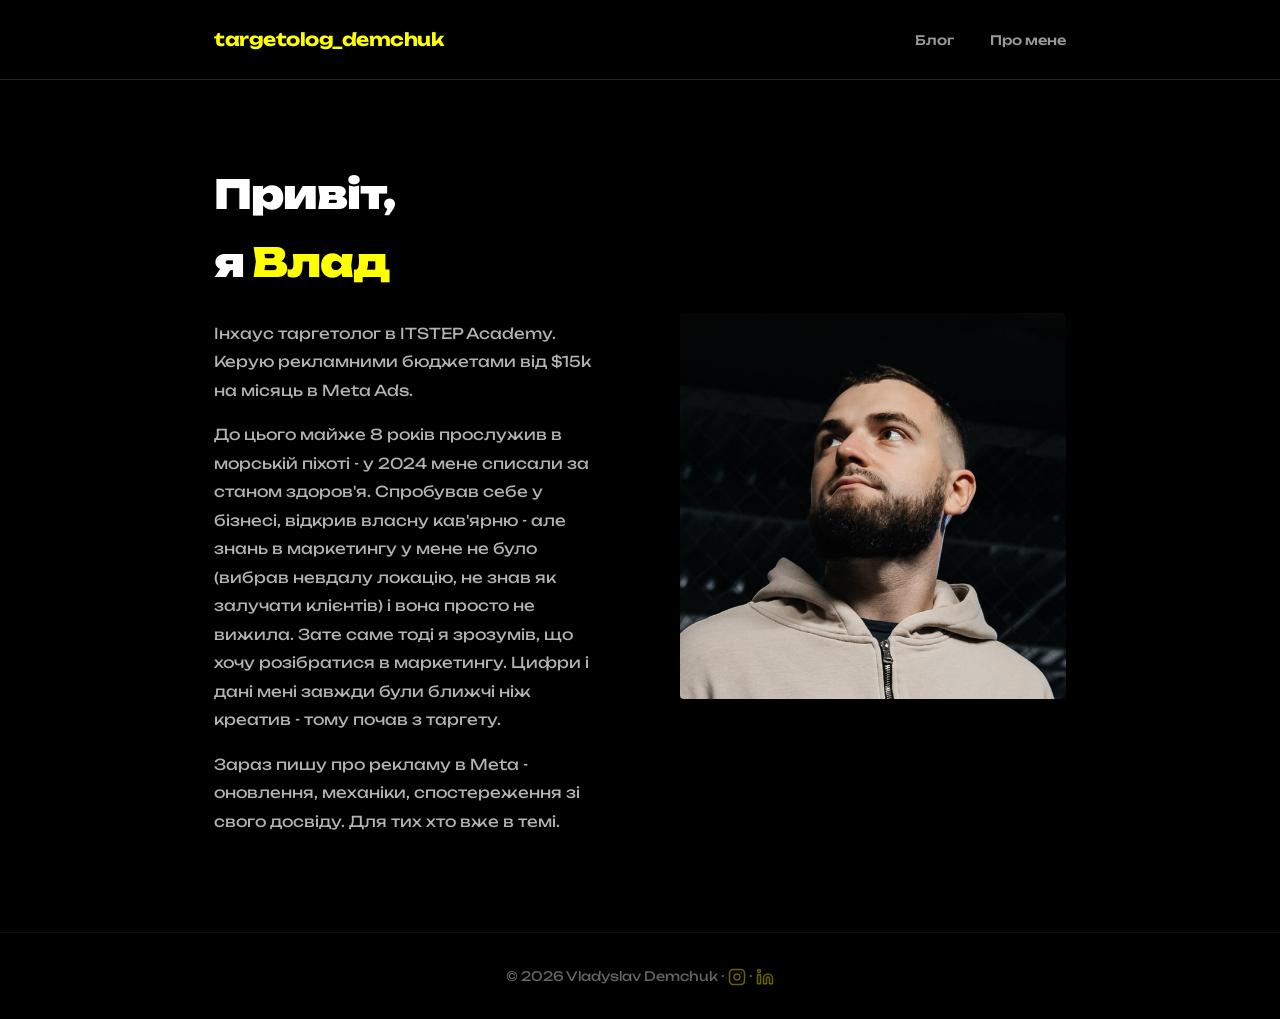
==== about.html @ 29863cec "Add LinkedIn icon to footer, update Schema.org" ====
<!DOCTYPE html>
<html lang="uk">
<head>
  <meta charset="UTF-8">
  <meta name="viewport" content="width=device-width, initial-scale=1.0">
  <title>Про мене - Влад Демчук | Meta Ads таргетолог</title>
  <meta name="description" content="Інхаус таргетолог в ITSTEP Academy. Керую рекламними бюджетами від $15k на місяць в Meta Ads. Ветеран ЗСУ, морська піхота.">
  <meta name="author" content="Владислав Демчук">
  <link rel="canonical" href="https://demchuk-webdev.github.io/targetolog-demchuk/about.html">

  <!-- Open Graph -->
  <meta property="og:type" content="profile">
  <meta property="og:url" content="https://demchuk-webdev.github.io/targetolog-demchuk/about.html">
  <meta property="og:title" content="Про мене - Влад Демчук | Meta Ads таргетолог">
  <meta property="og:description" content="Інхаус таргетолог в ITSTEP Academy. Керую рекламними бюджетами від $15k на місяць в Meta Ads.">
  <meta property="og:image" content="https://demchuk-webdev.github.io/targetolog-demchuk/photo_2025-03-13_13-31-59.jpg">
  <meta property="og:locale" content="uk_UA">

  <link rel="stylesheet" href="css/style.css">
</head>
<body>
  <header>
    <div class="container">
      <a href="/" class="logo">targetolog_demchuk</a>
      <nav>
        <a href="/">Блог</a>
        <a href="about.html">Про мене</a>
      </nav>
    </div>
  </header>

  <main>
    <div class="container">
      <div class="about">
        <div>
          <h1>Привіт,<br>я <span>Влад</span></h1>
          <p>Інхаус таргетолог в ITSTEP Academy. Керую рекламними бюджетами від $15k на місяць в Meta Ads.</p>
          <p>До цього майже 8 років прослужив в морській піхоті - у 2024 мене списали за станом здоров'я. Спробував себе у бізнесі, відкрив власну кав'ярню - але знань в маркетингу у мене не було (вибрав невдалу локацію, не знав як залучати клієнтів) і вона просто не вижила. Зате саме тоді я зрозумів, що хочу розібратися в маркетингу. Цифри і дані мені завжди були ближчі ніж креатив - тому почав з таргету.</p>
          <p>Зараз пишу про рекламу в Meta - оновлення, механіки, спостереження зі свого досвіду. Для тих хто вже в темі.</p>
        </div>
        <div class="about-photo">
          <img src="../photo_2025-03-13_13-31-59.jpg" alt="Влад Демчук">
        </div>
      </div>
    </div>
  </main>

  <footer>
    <div class="container">
      © 2026 Vladyslav Demchuk · <a href="https://www.instagram.com/targetolog_demchuk/" target="_blank" aria-label="Instagram"><svg xmlns="http://www.w3.org/2000/svg" width="18" height="18" viewBox="0 0 24 24" fill="none" stroke="currentColor" stroke-width="2" stroke-linecap="round" stroke-linejoin="round"><rect x="2" y="2" width="20" height="20" rx="5" ry="5"/><path d="M16 11.37A4 4 0 1 1 12.63 8 4 4 0 0 1 16 11.37z"/><line x1="17.5" y1="6.5" x2="17.51" y2="6.5"/></svg></a> · <a href="https://www.linkedin.com/in/vladyslav-demchuk/" target="_blank" aria-label="LinkedIn"><svg xmlns="http://www.w3.org/2000/svg" width="18" height="18" viewBox="0 0 24 24" fill="none" stroke="currentColor" stroke-width="2" stroke-linecap="round" stroke-linejoin="round"><path d="M16 8a6 6 0 0 1 6 6v7h-4v-7a2 2 0 0 0-2-2 2 2 0 0 0-2 2v7h-4v-7a6 6 0 0 1 6-6z"/><rect x="2" y="9" width="4" height="12"/><circle cx="4" cy="4" r="2"/></svg></a>
    </div>
  </footer>
</body>
</html>
---- css/style.css ----
@import url('https://fonts.googleapis.com/css2?family=Unbounded:wght@400;500;700;900&display=swap');

*, *::before, *::after { box-sizing: border-box; margin: 0; padding: 0; }

:root {
  --black: #000000;
  --gray: #262626;
  --yellow: #FFFF00;
  --white: #FFFFFF;
  --font: 'Unbounded', sans-serif;
}

body {
  background: var(--black);
  color: var(--white);
  font-family: var(--font);
  font-size: 16px;
  line-height: 1.7;
}

a { color: inherit; text-decoration: none; }

/* HEADER */
header {
  border-bottom: 1px solid var(--gray);
  padding: 24px 0;
}

header .container {
  display: flex;
  align-items: center;
  justify-content: space-between;
}

.logo {
  font-size: 18px;
  font-weight: 700;
  color: var(--yellow);
  letter-spacing: -0.5px;
}

nav a {
  font-size: 13px;
  font-weight: 500;
  color: var(--white);
  opacity: 0.6;
  margin-left: 32px;
  transition: opacity 0.2s;
}

nav a:hover { opacity: 1; }

/* CONTAINER */
.container {
  max-width: 900px;
  margin: 0 auto;
  padding: 0 24px;
}

/* HERO */
.hero {
  padding: 80px 0 64px;
  border-bottom: 1px solid var(--gray);
}

.hero h1 {
  font-size: clamp(28px, 5vw, 48px);
  font-weight: 900;
  line-height: 1.15;
  letter-spacing: -1px;
  margin-bottom: 20px;
}

.hero h1 span { color: var(--yellow); }

.hero p {
  font-size: 15px;
  opacity: 0.6;
  max-width: 560px;
  line-height: 1.8;
}

/* POSTS LIST */
.posts {
  padding: 64px 0;
}

.posts h2 {
  font-size: 13px;
  font-weight: 500;
  opacity: 0.4;
  letter-spacing: 2px;
  text-transform: uppercase;
  margin-bottom: 40px;
}

.post-card {
  display: block;
  border-bottom: 1px solid var(--gray);
  padding: 32px 0;
  transition: opacity 0.2s;
}

.post-card:hover { opacity: 0.7; }

.post-card .meta {
  font-size: 12px;
  opacity: 0.4;
  margin-bottom: 12px;
}

.post-card h3 {
  font-size: clamp(18px, 3vw, 24px);
  font-weight: 700;
  line-height: 1.3;
  letter-spacing: -0.5px;
  margin-bottom: 12px;
}

.post-card p {
  font-size: 14px;
  opacity: 0.6;
  line-height: 1.8;
}

/* ARTICLE */
.article {
  padding: 64px 0 120px;
  max-width: 680px;
  margin: 0 auto;
}

.article .meta {
  font-size: 13px;
  opacity: 0.4;
  margin-bottom: 40px;
}

.article h1 {
  font-size: clamp(24px, 4vw, 40px);
  font-weight: 900;
  line-height: 1.2;
  letter-spacing: -1px;
  margin-bottom: 40px;
}

.article h2 {
  font-size: 20px;
  font-weight: 700;
  margin: 48px 0 16px;
  letter-spacing: -0.5px;
}

.article p {
  font-size: 16px;
  line-height: 1.9;
  opacity: 0.85;
  margin-bottom: 20px;
}

.article blockquote {
  border-left: 3px solid var(--yellow);
  padding-left: 24px;
  margin: 32px 0;
  font-size: 18px;
  font-style: italic;
  opacity: 0.8;
}

.article strong { color: var(--yellow); font-weight: 700; }

/* ABOUT */
.about {
  padding: 80px 0;
  display: grid;
  grid-template-columns: 1fr 1fr;
  gap: 80px;
  align-items: center;
}

.about h1 {
  font-size: clamp(28px, 4vw, 40px);
  font-weight: 900;
  letter-spacing: -1px;
  margin-bottom: 24px;
}

.about h1 span { color: var(--yellow); }

.about p {
  font-size: 15px;
  opacity: 0.7;
  margin-bottom: 16px;
  line-height: 1.9;
}

.about-photo {
  aspect-ratio: 1;
  background: var(--gray);
  border-radius: 4px;
  overflow: hidden;
}

.about-photo img { width: 100%; height: 100%; object-fit: cover; }

/* FOOTER */
footer {
  border-top: 1px solid var(--gray);
  padding: 32px 0;
  text-align: center;
  font-size: 13px;
  opacity: 0.4;
}

footer a {
  color: var(--yellow);
  opacity: 1;
  transition: opacity 0.2s;
  vertical-align: middle;
  display: inline-flex;
  align-items: center;
}

footer a:hover { opacity: 0.7; }

/* RESPONSIVE */
@media (max-width: 640px) {
  .about { grid-template-columns: 1fr; gap: 40px; }
  .about-photo { max-width: 280px; }
  nav a { margin-left: 16px; }
}
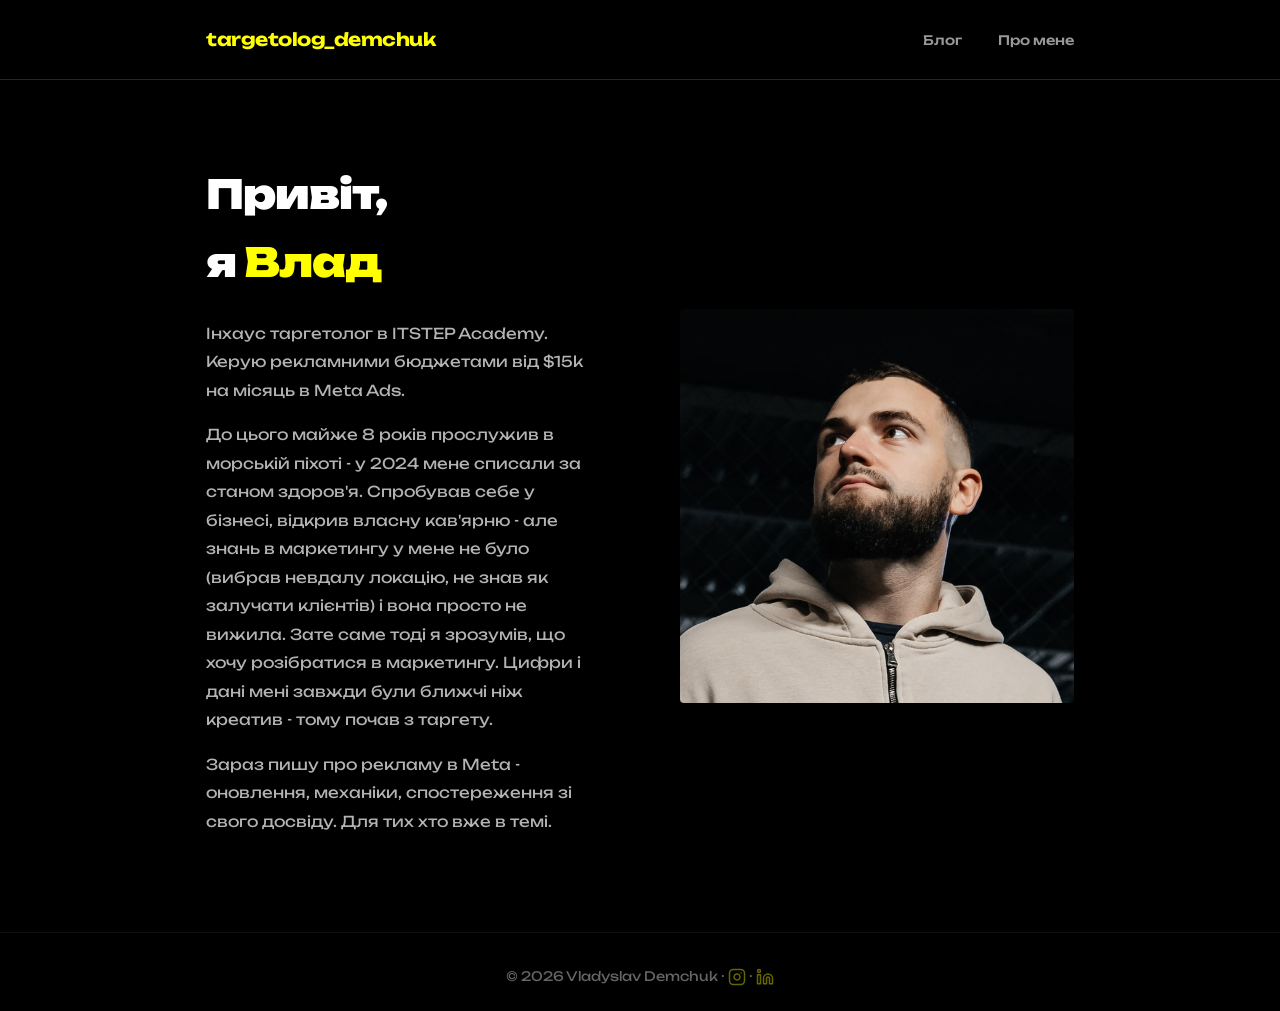
==== commit 8a0d47ca: "Mobile responsive + Safari fixes" ====
--- a/about.html
+++ b/about.html
@@ -2,7 +2,7 @@
 <html lang="uk">
 <head>
   <meta charset="UTF-8">
-  <meta name="viewport" content="width=device-width, initial-scale=1.0">
+  <meta name="viewport" content="width=device-width, initial-scale=1.0, viewport-fit=cover">
   <title>Про мене - Влад Демчук | Meta Ads таргетолог</title>
   <meta name="description" content="Інхаус таргетолог в ITSTEP Academy. Керую рекламними бюджетами від $15k на місяць в Meta Ads. Ветеран ЗСУ, морська піхота.">
   <meta name="author" content="Владислав Демчук">
@@ -21,9 +21,9 @@
 <body>
   <header>
     <div class="container">
-      <a href="/" class="logo">targetolog_demchuk</a>
+      <a href="index.html" class="logo">targetolog_demchuk</a>
       <nav>
-        <a href="/">Блог</a>
+        <a href="index.html">Блог</a>
         <a href="about.html">Про мене</a>
       </nav>
     </div>
@@ -39,7 +39,7 @@
           <p>Зараз пишу про рекламу в Meta - оновлення, механіки, спостереження зі свого досвіду. Для тих хто вже в темі.</p>
         </div>
         <div class="about-photo">
-          <img src="../photo_2025-03-13_13-31-59.jpg" alt="Влад Демчук">
+          <img src="photo_2025-03-13_13-31-59.jpg" alt="Влад Демчук">
         </div>
       </div>
     </div>
--- a/css/style.css
+++ b/css/style.css
@@ -225,7 +225,52 @@
 
 /* RESPONSIVE */
 @media (max-width: 640px) {
-  .about { grid-template-columns: 1fr; gap: 40px; }
-  .about-photo { max-width: 280px; }
-  nav a { margin-left: 16px; }
-}
+  /* Header */
+  header { padding: 16px 0; }
+  .logo { font-size: 14px; }
+  nav a { font-size: 12px; margin-left: 16px; }
+
+  /* Container */
+  .container { padding: 0 16px; }
+
+  /* Hero */
+  .hero { padding: 48px 0 40px; }
+  .hero p { font-size: 14px; }
+
+  /* Posts */
+  .posts { padding: 40px 0; }
+  .post-card { padding: 24px 0; }
+  .post-card h3 { font-size: 18px; }
+
+  /* Article */
+  .article { padding: 40px 0 80px; }
+  .article h1 { font-size: 24px; letter-spacing: -0.5px; margin-bottom: 24px; }
+  .article h2 { font-size: 18px; margin: 32px 0 12px; }
+  .article p { font-size: 15px; }
+  .article blockquote { font-size: 16px; padding-left: 16px; }
+
+  /* About */
+  .about { grid-template-columns: 1fr; gap: 32px; padding: 48px 0; }
+  .about-photo { max-width: 200px; }
+  .about h1 { font-size: 28px; }
+
+  /* Footer */
+  footer { font-size: 12px; padding: 24px 0; }
+}
+
+/* Safari fixes */
+@supports (-webkit-touch-callout: none) {
+  .about-photo img { -webkit-transform: translateZ(0); }
+  body { -webkit-text-size-adjust: 100%; }
+}
+
+/* Safe area for notch phones */
+@supports (padding: max(0px)) {
+  .container {
+    padding-left: max(16px, env(safe-area-inset-left));
+    padding-right: max(16px, env(safe-area-inset-right));
+  }
+  footer {
+    padding-bottom: max(24px, env(safe-area-inset-bottom));
+  }
+}
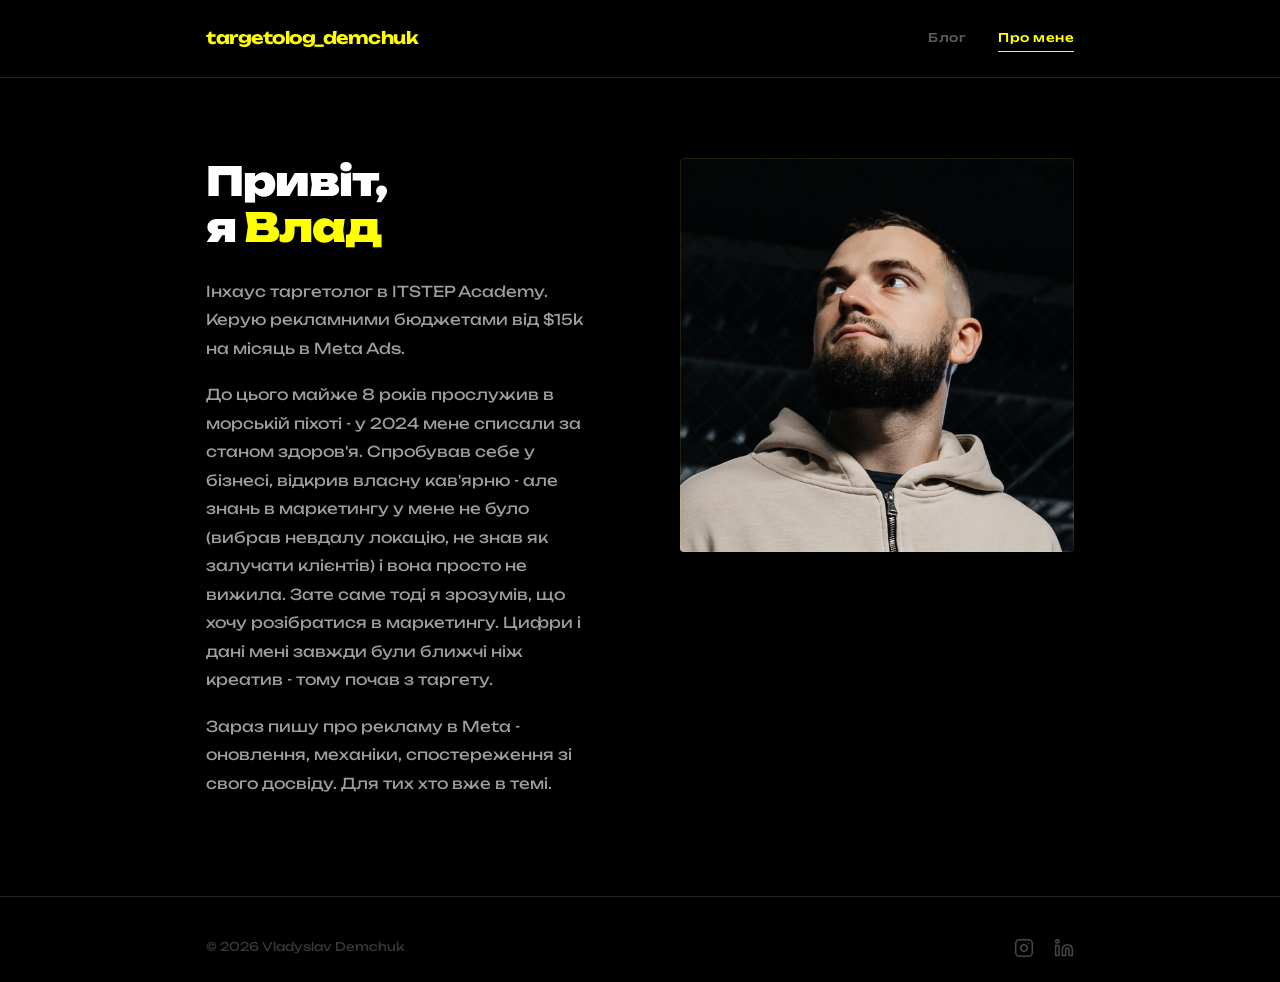
==== commit 47c70327: "Redesign UI/UX: cards, nav, article, about page - Post cards: numbered (01), body slides on hover, "" ====
--- a/about.html
+++ b/about.html
@@ -6,14 +6,14 @@
   <title>Про мене - Влад Демчук | Meta Ads таргетолог</title>
   <meta name="description" content="Інхаус таргетолог в ITSTEP Academy. Керую рекламними бюджетами від $15k на місяць в Meta Ads. Ветеран ЗСУ, морська піхота.">
   <meta name="author" content="Владислав Демчук">
-  <link rel="canonical" href="https://demchuk-webdev.github.io/targetolog-demchuk/about.html">
+  <link rel="canonical" href="https://demchuk.online/about.html">
 
   <!-- Open Graph -->
   <meta property="og:type" content="profile">
-  <meta property="og:url" content="https://demchuk-webdev.github.io/targetolog-demchuk/about.html">
+  <meta property="og:url" content="https://demchuk.online/about.html">
   <meta property="og:title" content="Про мене - Влад Демчук | Meta Ads таргетолог">
   <meta property="og:description" content="Інхаус таргетолог в ITSTEP Academy. Керую рекламними бюджетами від $15k на місяць в Meta Ads.">
-  <meta property="og:image" content="https://demchuk-webdev.github.io/targetolog-demchuk/photo_2025-03-13_13-31-59.jpg">
+  <meta property="og:image" content="https://demchuk.online/photo_2025-03-13_13-31-59.jpg">
   <meta property="og:locale" content="uk_UA">
 
   <link rel="stylesheet" href="css/style.css">
@@ -24,7 +24,7 @@
       <a href="index.html" class="logo">targetolog_demchuk</a>
       <nav>
         <a href="index.html">Блог</a>
-        <a href="about.html">Про мене</a>
+        <a href="about.html" class="active">Про мене</a>
       </nav>
     </div>
   </header>
@@ -37,6 +37,7 @@
           <p>Інхаус таргетолог в ITSTEP Academy. Керую рекламними бюджетами від $15k на місяць в Meta Ads.</p>
           <p>До цього майже 8 років прослужив в морській піхоті - у 2024 мене списали за станом здоров'я. Спробував себе у бізнесі, відкрив власну кав'ярню - але знань в маркетингу у мене не було (вибрав невдалу локацію, не знав як залучати клієнтів) і вона просто не вижила. Зате саме тоді я зрозумів, що хочу розібратися в маркетингу. Цифри і дані мені завжди були ближчі ніж креатив - тому почав з таргету.</p>
           <p>Зараз пишу про рекламу в Meta - оновлення, механіки, спостереження зі свого досвіду. Для тих хто вже в темі.</p>
+
         </div>
         <div class="about-photo">
           <img src="photo_2025-03-13_13-31-59.jpg" alt="Влад Демчук">
@@ -47,7 +48,17 @@
 
   <footer>
     <div class="container">
-      © 2026 Vladyslav Demchuk · <a href="https://www.instagram.com/targetolog_demchuk/" target="_blank" aria-label="Instagram"><svg xmlns="http://www.w3.org/2000/svg" width="18" height="18" viewBox="0 0 24 24" fill="none" stroke="currentColor" stroke-width="2" stroke-linecap="round" stroke-linejoin="round"><rect x="2" y="2" width="20" height="20" rx="5" ry="5"/><path d="M16 11.37A4 4 0 1 1 12.63 8 4 4 0 0 1 16 11.37z"/><line x1="17.5" y1="6.5" x2="17.51" y2="6.5"/></svg></a> · <a href="https://www.linkedin.com/in/vladyslav-demchuk/" target="_blank" aria-label="LinkedIn"><svg xmlns="http://www.w3.org/2000/svg" width="18" height="18" viewBox="0 0 24 24" fill="none" stroke="currentColor" stroke-width="2" stroke-linecap="round" stroke-linejoin="round"><path d="M16 8a6 6 0 0 1 6 6v7h-4v-7a2 2 0 0 0-2-2 2 2 0 0 0-2 2v7h-4v-7a6 6 0 0 1 6-6z"/><rect x="2" y="9" width="4" height="12"/><circle cx="4" cy="4" r="2"/></svg></a>
+      <div class="footer-inner">
+        <span class="footer-copy">© 2026 Vladyslav Demchuk</span>
+        <div class="footer-social">
+          <a href="https://www.instagram.com/targetolog_demchuk/" target="_blank" aria-label="Instagram">
+            <svg xmlns="http://www.w3.org/2000/svg" width="20" height="20" viewBox="0 0 24 24" fill="none" stroke="currentColor" stroke-width="1.8" stroke-linecap="round" stroke-linejoin="round"><rect x="2" y="2" width="20" height="20" rx="5" ry="5"/><path d="M16 11.37A4 4 0 1 1 12.63 8 4 4 0 0 1 16 11.37z"/><line x1="17.5" y1="6.5" x2="17.51" y2="6.5"/></svg>
+          </a>
+          <a href="https://www.linkedin.com/in/vladyslav-demchuk/" target="_blank" aria-label="LinkedIn">
+            <svg xmlns="http://www.w3.org/2000/svg" width="20" height="20" viewBox="0 0 24 24" fill="none" stroke="currentColor" stroke-width="1.8" stroke-linecap="round" stroke-linejoin="round"><path d="M16 8a6 6 0 0 1 6 6v7h-4v-7a2 2 0 0 0-2-2 2 2 0 0 0-2 2v7h-4v-7a6 6 0 0 1 6-6z"/><rect x="2" y="9" width="4" height="12"/><circle cx="4" cy="4" r="2"/></svg>
+          </a>
+        </div>
+      </div>
     </div>
   </footer>
 </body>
--- a/css/style.css
+++ b/css/style.css
@@ -1,6 +1,8 @@
 @import url('https://fonts.googleapis.com/css2?family=Unbounded:wght@400;500;700;900&display=swap');
 
 *, *::before, *::after { box-sizing: border-box; margin: 0; padding: 0; }
+
+html { scroll-behavior: smooth; }
 
 :root {
   --black: #000000;
@@ -24,6 +26,10 @@
 header {
   border-bottom: 1px solid var(--gray);
   padding: 24px 0;
+  position: sticky;
+  top: 0;
+  background: var(--black);
+  z-index: 10;
 }
 
 header .container {
@@ -33,22 +39,49 @@
 }
 
 .logo {
-  font-size: 18px;
+  font-size: 17px;
   font-weight: 700;
   color: var(--yellow);
   letter-spacing: -0.5px;
+  transition: opacity 0.2s;
+}
+.logo:hover { opacity: 0.7; }
+
+nav {
+  display: flex;
+  align-items: center;
+  gap: 32px;
 }
 
 nav a {
-  font-size: 13px;
+  font-size: 12px;
   font-weight: 500;
   color: var(--white);
-  opacity: 0.6;
-  margin-left: 32px;
-  transition: opacity 0.2s;
+  opacity: 0.35;
+  transition: opacity 0.2s, color 0.2s;
+  position: relative;
+  letter-spacing: 0.5px;
+}
+
+nav a::after {
+  content: '';
+  position: absolute;
+  bottom: -3px;
+  left: 0;
+  width: 0;
+  height: 1px;
+  background: var(--yellow);
+  transition: width 0.25s ease;
 }
 
 nav a:hover { opacity: 1; }
+nav a:hover::after { width: 100%; }
+
+nav a.active {
+  opacity: 1;
+  color: var(--yellow);
+}
+nav a.active::after { width: 100%; }
 
 /* CONTAINER */
 .container {
@@ -59,58 +92,131 @@
 
 /* HERO */
 .hero {
-  padding: 80px 0 64px;
+  padding: 80px 0 72px;
   border-bottom: 1px solid var(--gray);
 }
 
+.hero-badge {
+  display: inline-flex;
+  align-items: center;
+  gap: 10px;
+  font-size: 11px;
+  font-weight: 500;
+  letter-spacing: 1.5px;
+  text-transform: uppercase;
+  color: rgba(255,255,255,0.38);
+  margin-bottom: 32px;
+}
+
+.badge-dot {
+  width: 6px;
+  height: 6px;
+  border-radius: 50%;
+  background: var(--yellow);
+  flex-shrink: 0;
+}
+
 .hero h1 {
-  font-size: clamp(28px, 5vw, 48px);
+  font-size: clamp(30px, 5vw, 52px);
   font-weight: 900;
-  line-height: 1.15;
-  letter-spacing: -1px;
-  margin-bottom: 20px;
+  line-height: 1.12;
+  letter-spacing: -1.5px;
+  margin-bottom: 24px;
 }
 
 .hero h1 span { color: var(--yellow); }
 
 .hero p {
   font-size: 15px;
-  opacity: 0.6;
-  max-width: 560px;
-  line-height: 1.8;
-}
-
-/* POSTS LIST */
+  opacity: 0.5;
+  max-width: 520px;
+  line-height: 1.9;
+}
+
+/* POSTS SECTION */
 .posts {
   padding: 64px 0;
 }
 
-.posts h2 {
-  font-size: 13px;
-  font-weight: 500;
-  opacity: 0.4;
-  letter-spacing: 2px;
+.section-header {
+  display: flex;
+  align-items: center;
+  gap: 20px;
+  margin-bottom: 8px;
+}
+
+.section-header h2 {
+  font-size: 10px;
+  font-weight: 700;
+  letter-spacing: 2.5px;
   text-transform: uppercase;
-  margin-bottom: 40px;
-}
-
+  color: var(--yellow);
+  opacity: 0.55;
+  white-space: nowrap;
+}
+
+.section-header::after {
+  content: '';
+  flex: 1;
+  height: 1px;
+  background: var(--gray);
+}
+
+/* POST CARD */
 .post-card {
-  display: block;
+  display: grid;
+  grid-template-columns: 52px 1fr;
   border-bottom: 1px solid var(--gray);
-  padding: 32px 0;
-  transition: opacity 0.2s;
-}
-
-.post-card:hover { opacity: 0.7; }
+  padding: 40px 0;
+  cursor: pointer;
+}
+
+.post-number {
+  font-size: 11px;
+  font-weight: 700;
+  color: var(--yellow);
+  opacity: 0.18;
+  padding-top: 5px;
+  letter-spacing: 1px;
+  transition: opacity 0.25s ease;
+  user-select: none;
+}
+
+.post-card:hover .post-number { opacity: 1; }
+
+.post-body {
+  transition: transform 0.28s ease;
+}
+
+.post-card:hover .post-body { transform: translateX(6px); }
 
 .post-card .meta {
-  font-size: 12px;
-  opacity: 0.4;
-  margin-bottom: 12px;
-}
+  display: flex;
+  align-items: center;
+  gap: 10px;
+  font-size: 11px;
+  opacity: 0.38;
+  margin-bottom: 14px;
+  flex-wrap: wrap;
+}
+
+.post-tag {
+  font-size: 9px;
+  font-weight: 700;
+  letter-spacing: 1.5px;
+  text-transform: uppercase;
+  color: var(--yellow);
+  background: rgba(255,255,0,0.07);
+  border: 1px solid rgba(255,255,0,0.18);
+  padding: 3px 8px;
+  border-radius: 2px;
+  opacity: 1;
+}
+
+.meta-sep { opacity: 0.4; }
 
 .post-card h3 {
-  font-size: clamp(18px, 3vw, 24px);
+  font-size: clamp(17px, 2.4vw, 22px);
   font-weight: 700;
   line-height: 1.3;
   letter-spacing: -0.5px;
@@ -119,52 +225,126 @@
 
 .post-card p {
   font-size: 14px;
-  opacity: 0.6;
-  line-height: 1.8;
-}
+  opacity: 0.5;
+  line-height: 1.85;
+}
+
+.post-read {
+  display: inline-flex;
+  align-items: center;
+  gap: 6px;
+  margin-top: 20px;
+  font-size: 11px;
+  font-weight: 700;
+  letter-spacing: 1.5px;
+  text-transform: uppercase;
+  color: var(--yellow);
+  opacity: 0;
+  transform: translateY(6px);
+  transition: opacity 0.25s ease, transform 0.25s ease;
+}
+
+.post-card:hover .post-read {
+  opacity: 1;
+  transform: translateY(0);
+}
+
+.post-read .arrow {
+  display: inline-block;
+  transition: transform 0.25s ease;
+}
+
+.post-card:hover .post-read .arrow { transform: translateX(4px); }
 
 /* ARTICLE */
 .article {
-  padding: 64px 0 120px;
+  padding: 48px 0 120px;
   max-width: 680px;
   margin: 0 auto;
 }
 
+.article-back {
+  margin-bottom: 48px;
+}
+
+.article-back a {
+  font-size: 10px;
+  font-weight: 700;
+  letter-spacing: 2px;
+  text-transform: uppercase;
+  color: var(--white);
+  opacity: 0.28;
+  transition: opacity 0.2s, color 0.2s;
+  display: inline-flex;
+  align-items: center;
+  gap: 8px;
+}
+
+.article-back a:hover {
+  opacity: 1;
+  color: var(--yellow);
+}
+
 .article .meta {
-  font-size: 13px;
+  display: flex;
+  align-items: center;
+  gap: 12px;
+  font-size: 11px;
   opacity: 0.4;
-  margin-bottom: 40px;
+  margin-bottom: 28px;
+  flex-wrap: wrap;
 }
 
 .article h1 {
   font-size: clamp(24px, 4vw, 40px);
   font-weight: 900;
-  line-height: 1.2;
+  line-height: 1.18;
   letter-spacing: -1px;
-  margin-bottom: 40px;
+  margin-bottom: 20px;
+}
+
+.article-divider {
+  width: 36px;
+  height: 3px;
+  background: var(--yellow);
+  margin-bottom: 48px;
+  border-radius: 2px;
 }
 
 .article h2 {
-  font-size: 20px;
-  font-weight: 700;
-  margin: 48px 0 16px;
+  font-size: 18px;
+  font-weight: 700;
+  margin: 56px 0 16px;
   letter-spacing: -0.5px;
+  padding-left: 16px;
+  position: relative;
+}
+
+.article h2::before {
+  content: '';
+  position: absolute;
+  left: 0;
+  top: 3px;
+  bottom: 3px;
+  width: 3px;
+  background: var(--yellow);
+  border-radius: 2px;
 }
 
 .article p {
   font-size: 16px;
   line-height: 1.9;
-  opacity: 0.85;
-  margin-bottom: 20px;
+  opacity: 0.82;
+  margin-bottom: 22px;
 }
 
 .article blockquote {
   border-left: 3px solid var(--yellow);
-  padding-left: 24px;
-  margin: 32px 0;
+  padding: 4px 0 4px 24px;
+  margin: 36px 0;
   font-size: 18px;
   font-style: italic;
-  opacity: 0.8;
+  opacity: 0.78;
 }
 
 .article strong { color: var(--yellow); font-weight: 700; }
@@ -175,23 +355,58 @@
   display: grid;
   grid-template-columns: 1fr 1fr;
   gap: 80px;
-  align-items: center;
+  align-items: start;
 }
 
 .about h1 {
   font-size: clamp(28px, 4vw, 40px);
   font-weight: 900;
   letter-spacing: -1px;
-  margin-bottom: 24px;
+  margin-bottom: 28px;
+  line-height: 1.15;
 }
 
 .about h1 span { color: var(--yellow); }
 
 .about p {
   font-size: 15px;
-  opacity: 0.7;
-  margin-bottom: 16px;
+  opacity: 0.62;
+  margin-bottom: 18px;
   line-height: 1.9;
+}
+
+.about-stats {
+  display: flex;
+  margin-top: 44px;
+  padding-top: 32px;
+  border-top: 1px solid var(--gray);
+}
+
+.stat {
+  flex: 1;
+}
+
+.stat + .stat {
+  border-left: 1px solid var(--gray);
+  padding-left: 24px;
+}
+
+.stat-value {
+  font-size: 26px;
+  font-weight: 900;
+  color: var(--yellow);
+  letter-spacing: -1px;
+  line-height: 1;
+  margin-bottom: 6px;
+}
+
+.stat-label {
+  font-size: 9px;
+  font-weight: 500;
+  opacity: 0.32;
+  text-transform: uppercase;
+  letter-spacing: 1.5px;
+  line-height: 1.5;
 }
 
 .about-photo {
@@ -199,6 +414,16 @@
   background: var(--gray);
   border-radius: 4px;
   overflow: hidden;
+  position: relative;
+}
+
+.about-photo::after {
+  content: '';
+  position: absolute;
+  inset: 0;
+  border: 1px solid rgba(255,255,0,0.1);
+  border-radius: 4px;
+  pointer-events: none;
 }
 
 .about-photo img { width: 100%; height: 100%; object-fit: cover; }
@@ -206,56 +431,68 @@
 /* FOOTER */
 footer {
   border-top: 1px solid var(--gray);
-  padding: 32px 0;
-  text-align: center;
-  font-size: 13px;
-  opacity: 0.4;
-}
-
-footer a {
-  color: var(--yellow);
+  padding: 40px 0;
+}
+
+.footer-inner {
+  display: flex;
+  align-items: center;
+  justify-content: space-between;
+}
+
+.footer-copy {
+  font-size: 12px;
+  opacity: 0.22;
+  font-family: var(--font);
+}
+
+.footer-social {
+  display: flex;
+  align-items: center;
+  gap: 20px;
+}
+
+.footer-social a {
+  color: var(--white);
+  opacity: 0.28;
+  transition: opacity 0.2s, color 0.2s;
+  display: inline-flex;
+  align-items: center;
+}
+
+.footer-social a:hover {
   opacity: 1;
-  transition: opacity 0.2s;
-  vertical-align: middle;
-  display: inline-flex;
-  align-items: center;
-}
-
-footer a:hover { opacity: 0.7; }
+  color: var(--yellow);
+}
 
 /* RESPONSIVE */
 @media (max-width: 640px) {
-  /* Header */
-  header { padding: 16px 0; }
-  .logo { font-size: 14px; }
-  nav a { font-size: 12px; margin-left: 16px; }
-
-  /* Container */
+  header { padding: 16px 0; position: static; }
+  .logo { font-size: 13px; }
+  nav { gap: 16px; }
+  nav a { font-size: 11px; }
   .container { padding: 0 16px; }
 
-  /* Hero */
-  .hero { padding: 48px 0 40px; }
+  .hero { padding: 48px 0 44px; }
+  .hero-badge { font-size: 10px; margin-bottom: 24px; }
   .hero p { font-size: 14px; }
 
-  /* Posts */
   .posts { padding: 40px 0; }
-  .post-card { padding: 24px 0; }
-  .post-card h3 { font-size: 18px; }
-
-  /* Article */
-  .article { padding: 40px 0 80px; }
-  .article h1 { font-size: 24px; letter-spacing: -0.5px; margin-bottom: 24px; }
-  .article h2 { font-size: 18px; margin: 32px 0 12px; }
+  .post-card { grid-template-columns: 36px 1fr; padding: 28px 0; }
+  .post-card h3 { font-size: 16px; }
+  .post-number { font-size: 10px; }
+
+  .article { padding: 32px 0 80px; }
+  .article h1 { font-size: 22px; letter-spacing: -0.5px; }
+  .article h2 { font-size: 16px; margin: 36px 0 12px; }
   .article p { font-size: 15px; }
-  .article blockquote { font-size: 16px; padding-left: 16px; }
-
-  /* About */
+  .article blockquote { font-size: 15px; padding-left: 16px; }
+
   .about { grid-template-columns: 1fr; gap: 32px; padding: 48px 0; }
-  .about-photo { max-width: 200px; }
+  .about-photo { max-width: 200px; order: -1; }
   .about h1 { font-size: 28px; }
 
-  /* Footer */
-  footer { font-size: 12px; padding: 24px 0; }
+  .footer-inner { flex-direction: column; gap: 20px; }
 }
 
 /* Safari fixes */
@@ -264,7 +501,6 @@
   body { -webkit-text-size-adjust: 100%; }
 }
 
-/* Safe area for notch phones */
 @supports (padding: max(0px)) {
   .container {
     padding-left: max(16px, env(safe-area-inset-left));
